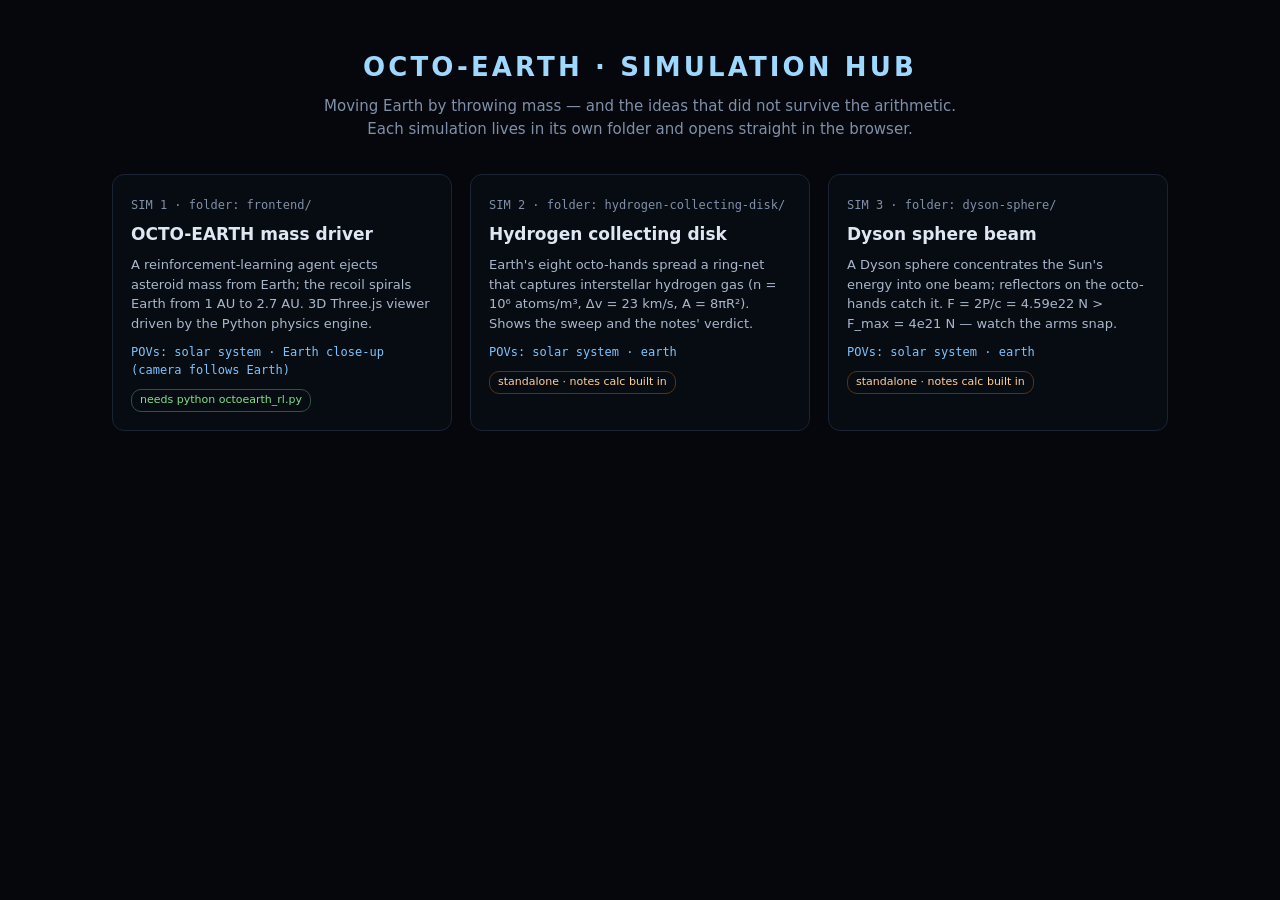
==== index.html @ d4cb7617 "Add two standalone sims (hydrogen-collecting-disk, dyson-sphere) + hub page - hydrogen-collecting-di" ====
<!doctype html>
<html lang="en">
<head>
<meta charset="utf-8" />
<meta name="viewport" content="width=device-width, initial-scale=1" />
<title>OCTO-EARTH · simulation hub</title>
<style>
  * { box-sizing: border-box; margin: 0; padding: 0; }
  body {
    min-height: 100vh; background: #05070c; color: #dfe7f3;
    font: 15px/1.5 system-ui, -apple-system, "Segoe UI", Roboto, sans-serif;
    display: flex; flex-direction: column; align-items: center; padding: 48px 20px;
  }
  h1 { letter-spacing: .12em; color: #9fd8ff; font-size: 26px; }
  p.sub { color: #8090a8; margin: 8px 0 34px; text-align: center; max-width: 640px; }
  .grid { display: grid; grid-template-columns: repeat(auto-fit, minmax(260px, 340px)); gap: 18px; justify-content: center; width: 100%; max-width: 1100px; }
  a.card {
    display: block; text-decoration: none; color: inherit;
    background: #070b12; border: 1px solid #1b2434; border-radius: 12px; padding: 18px;
    transition: border-color .15s, transform .15s;
  }
  a.card:hover { border-color: #4fa3ff; transform: translateY(-2px); }
  .n { font: 12px ui-monospace, Menlo, monospace; color: #8090a8; }
  h2 { font-size: 17px; margin: 6px 0 8px; }
  a.card p { font-size: 13px; color: #aab8cc; }
  .pov { margin-top: 10px; font-size: 12px; color: #7cc4ff; font-family: ui-monospace, Menlo, monospace; }
  .tag { display: inline-block; margin-top: 10px; font-size: 11px; padding: 2px 8px; border-radius: 10px; border: 1px solid #2a3a52; color: #8090a8; }
  .tag.rl { border-color: #35523f; color: #7fe08a; }
  .tag.note { border-color: #52351b; color: #ffcf9a; }
</style>
</head>
<body>
  <h1>OCTO-EARTH · SIMULATION HUB</h1>
  <p class="sub">Moving Earth by throwing mass — and the ideas that did not survive the arithmetic.
     Each simulation lives in its own folder and opens straight in the browser.</p>
  <div class="grid">
    <a class="card" href="frontend/index.html">
      <span class="n">SIM 1 · folder: frontend/</span>
      <h2>OCTO-EARTH mass driver</h2>
      <p>A reinforcement-learning agent ejects asteroid mass from Earth; the recoil spirals Earth
         from 1 AU to 2.7 AU. 3D Three.js viewer driven by the Python physics engine.</p>
      <div class="pov">POVs: solar system · Earth close-up (camera follows Earth)</div>
      <span class="tag rl">needs python octoearth_rl.py</span>
    </a>
    <a class="card" href="hydrogen-collecting-disk/index.html">
      <span class="n">SIM 2 · folder: hydrogen-collecting-disk/</span>
      <h2>Hydrogen collecting disk</h2>
      <p>Earth's eight octo-hands spread a ring-net that captures interstellar hydrogen gas
         (n = 10⁶ atoms/m³, Δv = 23 km/s, A = 8πR²). Shows the sweep and the notes' verdict.</p>
      <div class="pov">POVs: solar system · earth</div>
      <span class="tag note">standalone · notes calc built in</span>
    </a>
    <a class="card" href="dyson-sphere/index.html">
      <span class="n">SIM 3 · folder: dyson-sphere/</span>
      <h2>Dyson sphere beam</h2>
      <p>A Dyson sphere concentrates the Sun's energy into one beam; reflectors on the octo-hands
         catch it. F = 2P/c = 4.59e22 N &gt; F_max = 4e21 N — watch the arms snap.</p>
      <div class="pov">POVs: solar system · earth</div>
      <span class="tag note">standalone · notes calc built in</span>
    </a>
  </div>
</body>
</html>
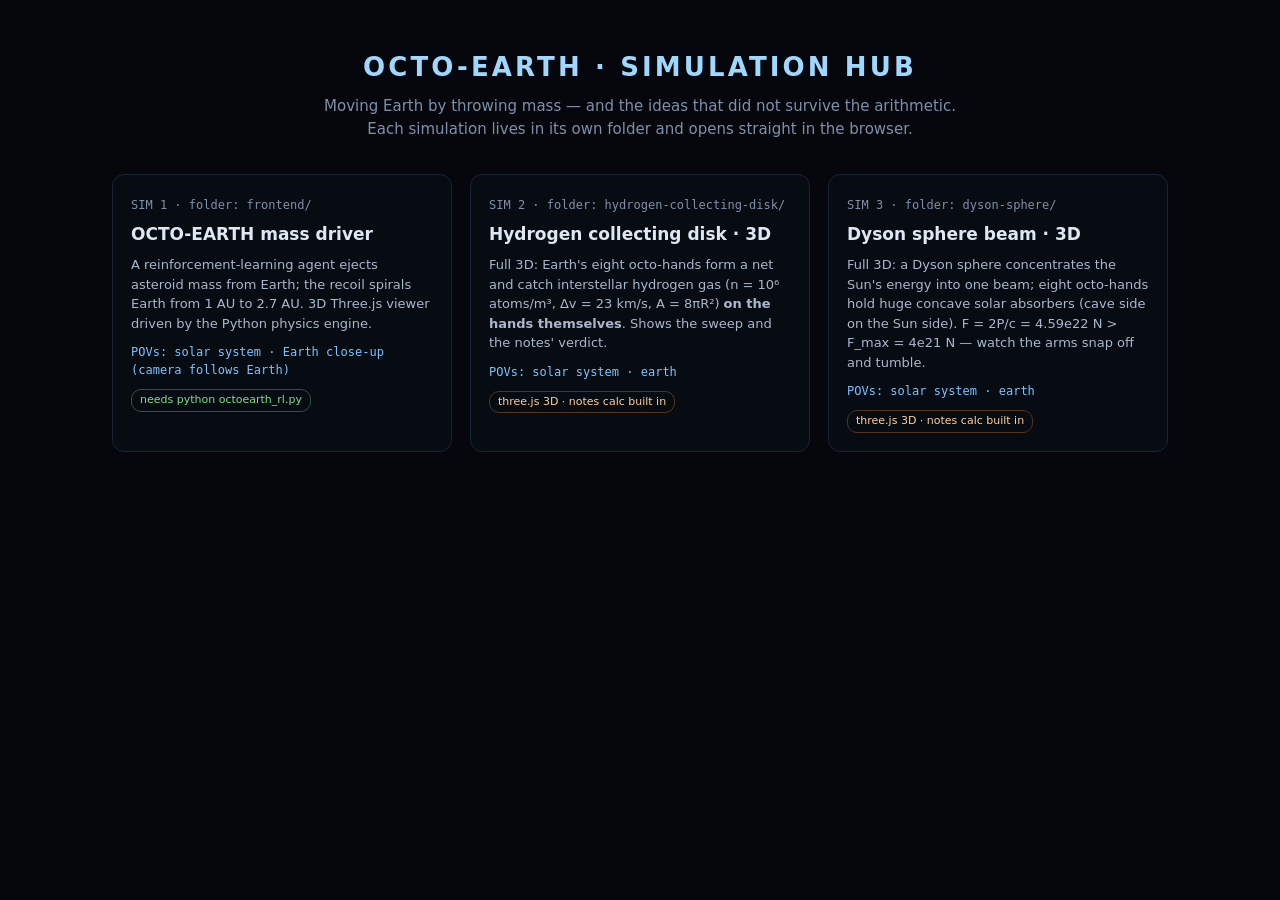
==== commit 6f8403ed: "Rebuild sims 2 & 3 in full 3D with shared octo-arm rig - sim-shared/octoearth3d.js: reusable OCTO-EA" ====
--- a/index.html
+++ b/index.html
@@ -44,19 +44,21 @@
     </a>
     <a class="card" href="hydrogen-collecting-disk/index.html">
       <span class="n">SIM 2 · folder: hydrogen-collecting-disk/</span>
-      <h2>Hydrogen collecting disk</h2>
-      <p>Earth's eight octo-hands spread a ring-net that captures interstellar hydrogen gas
-         (n = 10⁶ atoms/m³, Δv = 23 km/s, A = 8πR²). Shows the sweep and the notes' verdict.</p>
+      <h2>Hydrogen collecting disk · 3D</h2>
+      <p>Full 3D: Earth's eight octo-hands form a net and catch interstellar hydrogen gas
+         (n = 10⁶ atoms/m³, Δv = 23 km/s, A = 8πR²) <b>on the hands themselves</b>.
+         Shows the sweep and the notes' verdict.</p>
       <div class="pov">POVs: solar system · earth</div>
-      <span class="tag note">standalone · notes calc built in</span>
+      <span class="tag note">three.js 3D · notes calc built in</span>
     </a>
     <a class="card" href="dyson-sphere/index.html">
       <span class="n">SIM 3 · folder: dyson-sphere/</span>
-      <h2>Dyson sphere beam</h2>
-      <p>A Dyson sphere concentrates the Sun's energy into one beam; reflectors on the octo-hands
-         catch it. F = 2P/c = 4.59e22 N &gt; F_max = 4e21 N — watch the arms snap.</p>
+      <h2>Dyson sphere beam · 3D</h2>
+      <p>Full 3D: a Dyson sphere concentrates the Sun's energy into one beam; eight octo-hands hold
+         huge concave solar absorbers (cave side on the Sun side). F = 2P/c = 4.59e22 N &gt;
+         F_max = 4e21 N — watch the arms snap off and tumble.</p>
       <div class="pov">POVs: solar system · earth</div>
-      <span class="tag note">standalone · notes calc built in</span>
+      <span class="tag note">three.js 3D · notes calc built in</span>
     </a>
   </div>
 </body>
